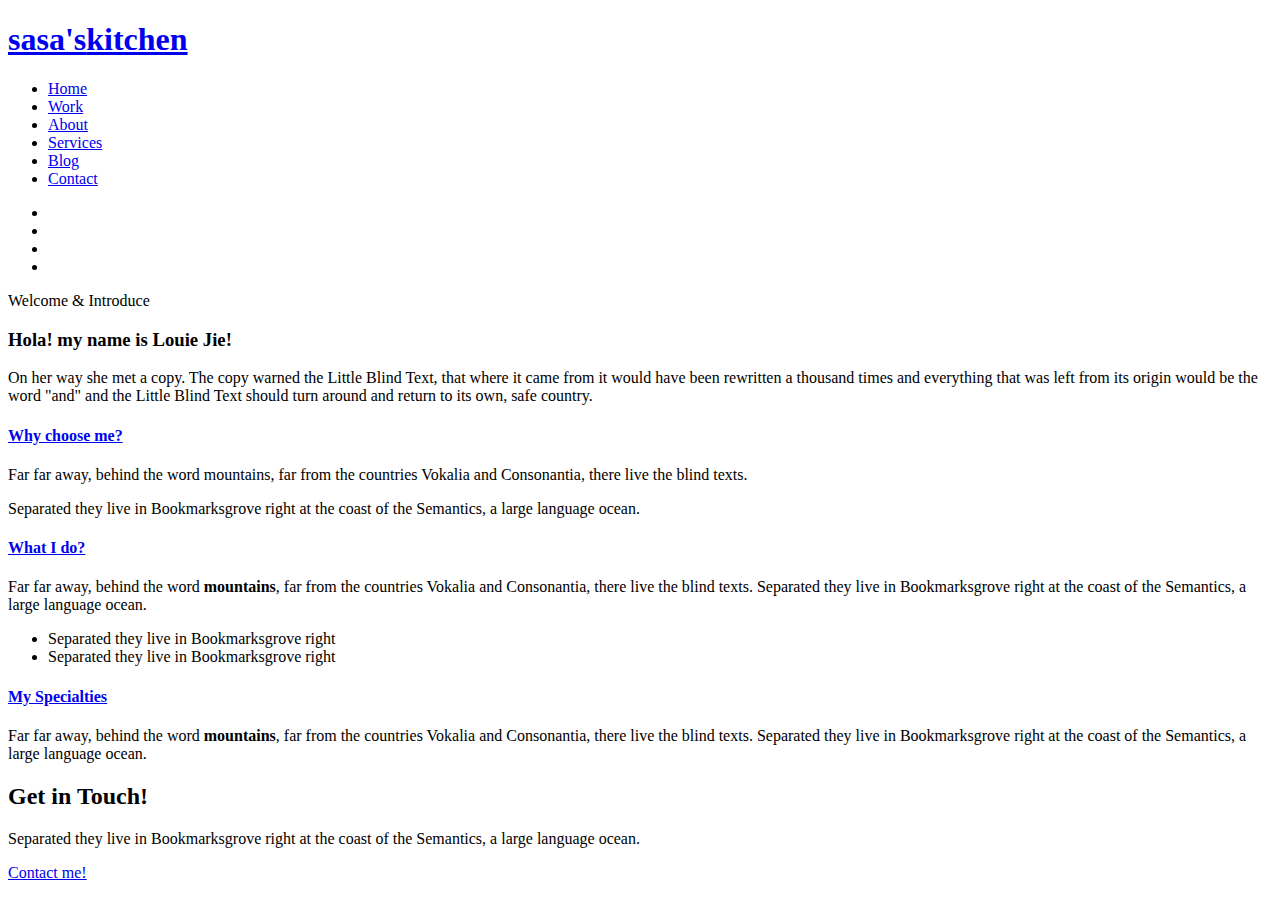
==== about.html @ 9ccc8bf9 "test" ====
<!DOCTYPE HTML>
<html>
	<head>
	<meta charset="utf-8">
	<meta http-equiv="X-UA-Compatible" content="IE=edge">
	<title>Work Template</title>
	<meta name="viewport" content="width=device-width, initial-scale=1">
	<meta name="description" content="" />
	<meta name="keywords" content="" />
	<meta name="author" content="" />

  <!-- Facebook and Twitter integration -->
	<meta property="og:title" content=""/>
	<meta property="og:image" content=""/>
	<meta property="og:url" content=""/>
	<meta property="og:site_name" content=""/>
	<meta property="og:description" content=""/>
	<meta name="twitter:title" content="" />
	<meta name="twitter:image" content="" />
	<meta name="twitter:url" content="" />
	<meta name="twitter:card" content="" />

	<!-- Place favicon.ico and apple-touch-icon.png in the root directory -->
	<link rel="shortcut icon" href="favicon.ico">

	<link href="https://fonts.googleapis.com/css?family=Quicksand:300,400,500,700" rel="stylesheet">
	
	<!-- Animate.css -->
	<link rel="stylesheet" href="css/animate.css">
	<!-- Icomoon Icon Fonts-->
	<link rel="stylesheet" href="css/icomoon.css">
	<!-- Bootstrap  -->
	<link rel="stylesheet" href="css/bootstrap.css">
	<!-- Flexslider  -->
	<link rel="stylesheet" href="css/flexslider.css">
	<!-- Theme style  -->
	<link rel="stylesheet" href="css/style.css">

	<!-- Modernizr JS -->
	<script src="js/modernizr-2.6.2.min.js"></script>
	<!-- FOR IE9 below -->
	<!--[if lt IE 9]>
	<script src="js/respond.min.js"></script>
	<![endif]-->

	</head>
	<body>
	<div id="colorlib-page">
		<a href="#" class="js-colorlib-nav-toggle colorlib-nav-toggle"><i></i></a>
		<aside id="colorlib-aside" role="complementary" class="border js-fullheight">
			<h1 id="colorlib-logo"><a href="index.html"><span>sasa's</span><span>kitchen</span></a></h1>
			<nav id="colorlib-main-menu" role="navigation">
				<ul>
					<li><a href="index.html">Home</a></li>
					<li><a href="work.html">Work</a></li>
					<li class="colorlib-active"><a href="about.html">About</a></li>
					<li><a href="services.html">Services</a></li>
					<li><a href="blog.html">Blog</a></li>
					<li><a href="contact.html">Contact</a></li>
				</ul>
			</nav>

			<div class="colorlib-footer">
				<ul>
					<li><a href="#"><i class="icon-facebook2"></i></a></li>
					<li><a href="#"><i class="icon-twitter2"></i></a></li>
					<li><a href="#"><i class="icon-instagram"></i></a></li>
					<li><a href="#"><i class="icon-linkedin2"></i></a></li>
				</ul>
			</div>

		</aside>

		<div id="colorlib-main">
			<div class="colorlib-about">
				<div class="container-fluid">
					<div class="row">
						<div class="col-md-6">
							<div class="about-img animate-box" data-animate-effect="fadeInLeft" style="background-image: url(images/img_bg_2.jpg);">
								<div class="about-img-2 animate-box" data-animate-effect="fadeInRight" style="background-image: url(images/img_bg_3.jpg);"></div>
							</div>
						</div>
						<div class="col-md-6 animate-box" data-animate-effect="fadeInLeft">
							<div class="about-desc">
								<span class="heading-meta">Welcome &amp; Introduce</span>
								<h3>Hola! my name is Louie Jie!</h3>
								<p>On her way she met a copy. The copy warned the Little Blind Text, that where it came from it would have been rewritten a thousand times and everything that was left from its origin would be the word "and" and the Little Blind Text should turn around and return to its own, safe country.</p>
							</div>
							<div class="fancy-collapse-panel">
								<div class="panel-group" id="accordion" role="tablist" aria-multiselectable="true">
									<div class="panel panel-default">
									    <div class="panel-heading" role="tab" id="headingOne">
									        <h4 class="panel-title">
									            <a data-toggle="collapse" data-parent="#accordion" href="#collapseOne" aria-expanded="true" aria-controls="collapseOne">Why choose me?
									            </a>
									        </h4>
									    </div>
									    <div id="collapseOne" class="panel-collapse collapse in" role="tabpanel" aria-labelledby="headingOne">
									         <div class="panel-body">
									            <div class="row">
										      		<div class="col-md-6">
										      			<p>Far far away, behind the word mountains, far from the countries Vokalia and Consonantia, there live the blind texts. </p>
										      		</div>
										      		<div class="col-md-6">
										      			<p>Separated they live in Bookmarksgrove right at the coast of the Semantics, a large language ocean.</p>
										      		</div>
										      	</div>
									         </div>
									    </div>
									</div>
									<div class="panel panel-default">
									    <div class="panel-heading" role="tab" id="headingTwo">
									        <h4 class="panel-title">
									            <a class="collapsed" data-toggle="collapse" data-parent="#accordion" href="#collapseTwo" aria-expanded="false" aria-controls="collapseTwo">What I do?
									            </a>
									        </h4>
									    </div>
									    <div id="collapseTwo" class="panel-collapse collapse" role="tabpanel" aria-labelledby="headingTwo">
									        <div class="panel-body">
									            <p>Far far away, behind the word <strong>mountains</strong>, far from the countries Vokalia and Consonantia, there live the blind texts. Separated they live in Bookmarksgrove right at the coast of the Semantics, a large language ocean.</p>
													<ul>
														<li>Separated they live in Bookmarksgrove right</li>
														<li>Separated they live in Bookmarksgrove right</li>
													</ul>
									        </div>
									    </div>
									</div>
									<div class="panel panel-default">
									    <div class="panel-heading" role="tab" id="headingThree">
									        <h4 class="panel-title">
									            <a class="collapsed" data-toggle="collapse" data-parent="#accordion" href="#collapseThree" aria-expanded="false" aria-controls="collapseThree">My Specialties
									            </a>
									        </h4>
									    </div>
									    <div id="collapseThree" class="panel-collapse collapse" role="tabpanel" aria-labelledby="headingThree">
									        <div class="panel-body">
									            <p>Far far away, behind the word <strong>mountains</strong>, far from the countries Vokalia and Consonantia, there live the blind texts. Separated they live in Bookmarksgrove right at the coast of the Semantics, a large language ocean.</p>	
									        </div>
									    </div>
									</div>
								</div>
							</div>
						</div>
					</div>
				</div>
			</div>

			

			<div id="get-in-touch" class="colorlib-bg-color">
				<div class="colorlib-narrow-content">
					<div class="row">
						<div class="col-md-6 animate-box" data-animate-effect="fadeInLeft">
							<h2>Get in Touch!</h2>
						</div>
					</div>
					<div class="row">
						<div class="col-md-6 col-md-offset-3 col-md-pull-3 animate-box" data-animate-effect="fadeInLeft">
							<p class="colorlib-lead">Separated they live in Bookmarksgrove right at the coast of the Semantics, a large language ocean.</p>
							<p><a href="#" class="btn btn-primary btn-learn">Contact me!</a></p>
						</div>
						
					</div>
				</div>
			</div>
		</div>
	</div>

	<!-- jQuery -->
	<script src="js/jquery.min.js"></script>
	<!-- jQuery Easing -->
	<script src="js/jquery.easing.1.3.js"></script>
	<!-- Bootstrap -->
	<script src="js/bootstrap.min.js"></script>
	<!-- Waypoints -->
	<script src="js/jquery.waypoints.min.js"></script>
	<!-- Flexslider -->
	<script src="js/jquery.flexslider-min.js"></script>
	<!-- Sticky Kit -->
	<script src="js/sticky-kit.min.js"></script>
	
	
	<!-- MAIN JS -->
	<script src="js/main.js"></script>

	</body>
</html>
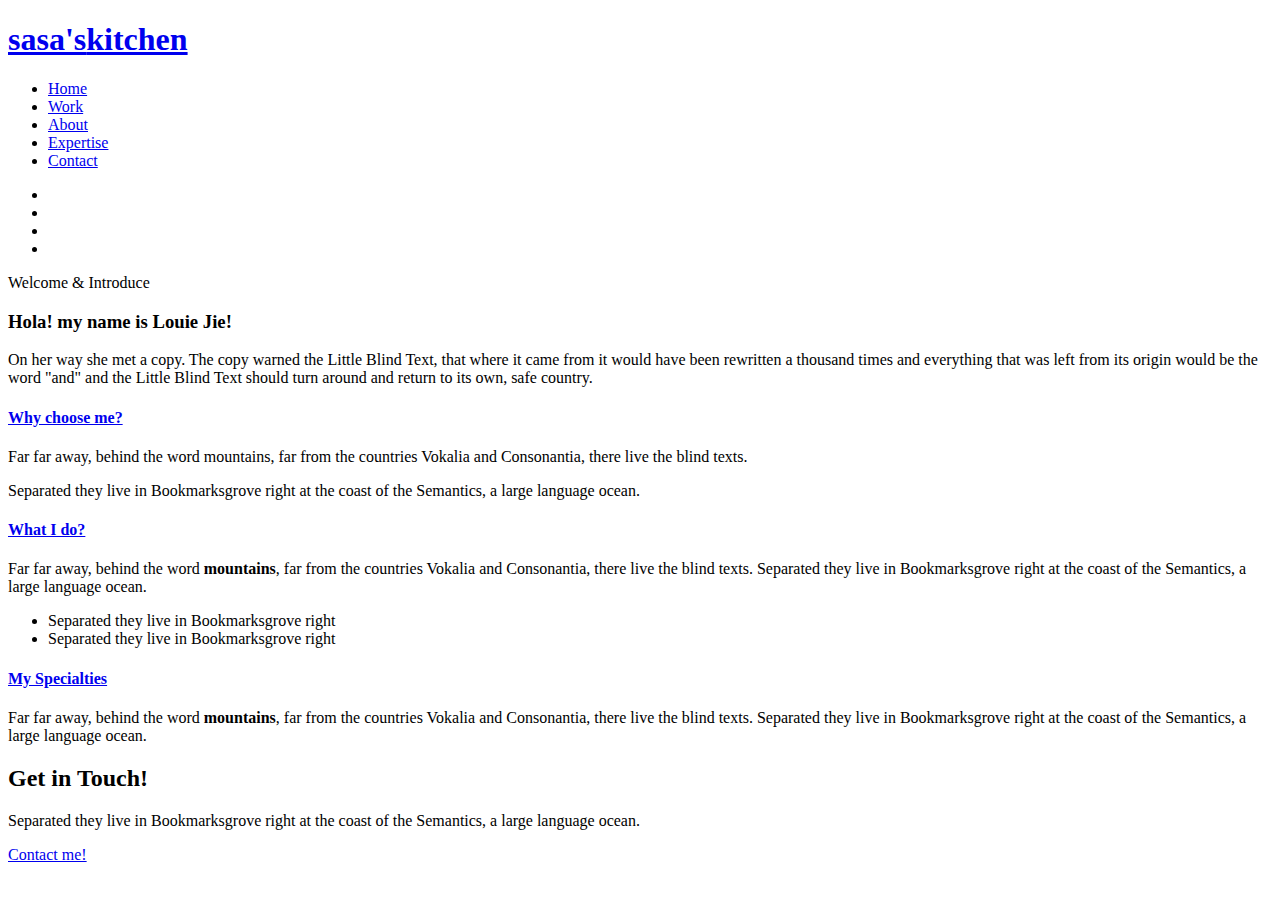
==== commit 6fc582ce: "test" ====
--- a/about.html
+++ b/about.html
@@ -54,8 +54,8 @@
 					<li><a href="index.html">Home</a></li>
 					<li><a href="work.html">Work</a></li>
 					<li class="colorlib-active"><a href="about.html">About</a></li>
-					<li><a href="services.html">Services</a></li>
-					<li><a href="blog.html">Blog</a></li>
+					<li><a href="expertise.html">Expertise</a></li>
+					<!--<li><a href="blog.html">Blog</a></li>-->
 					<li><a href="contact.html">Contact</a></li>
 				</ul>
 			</nav>
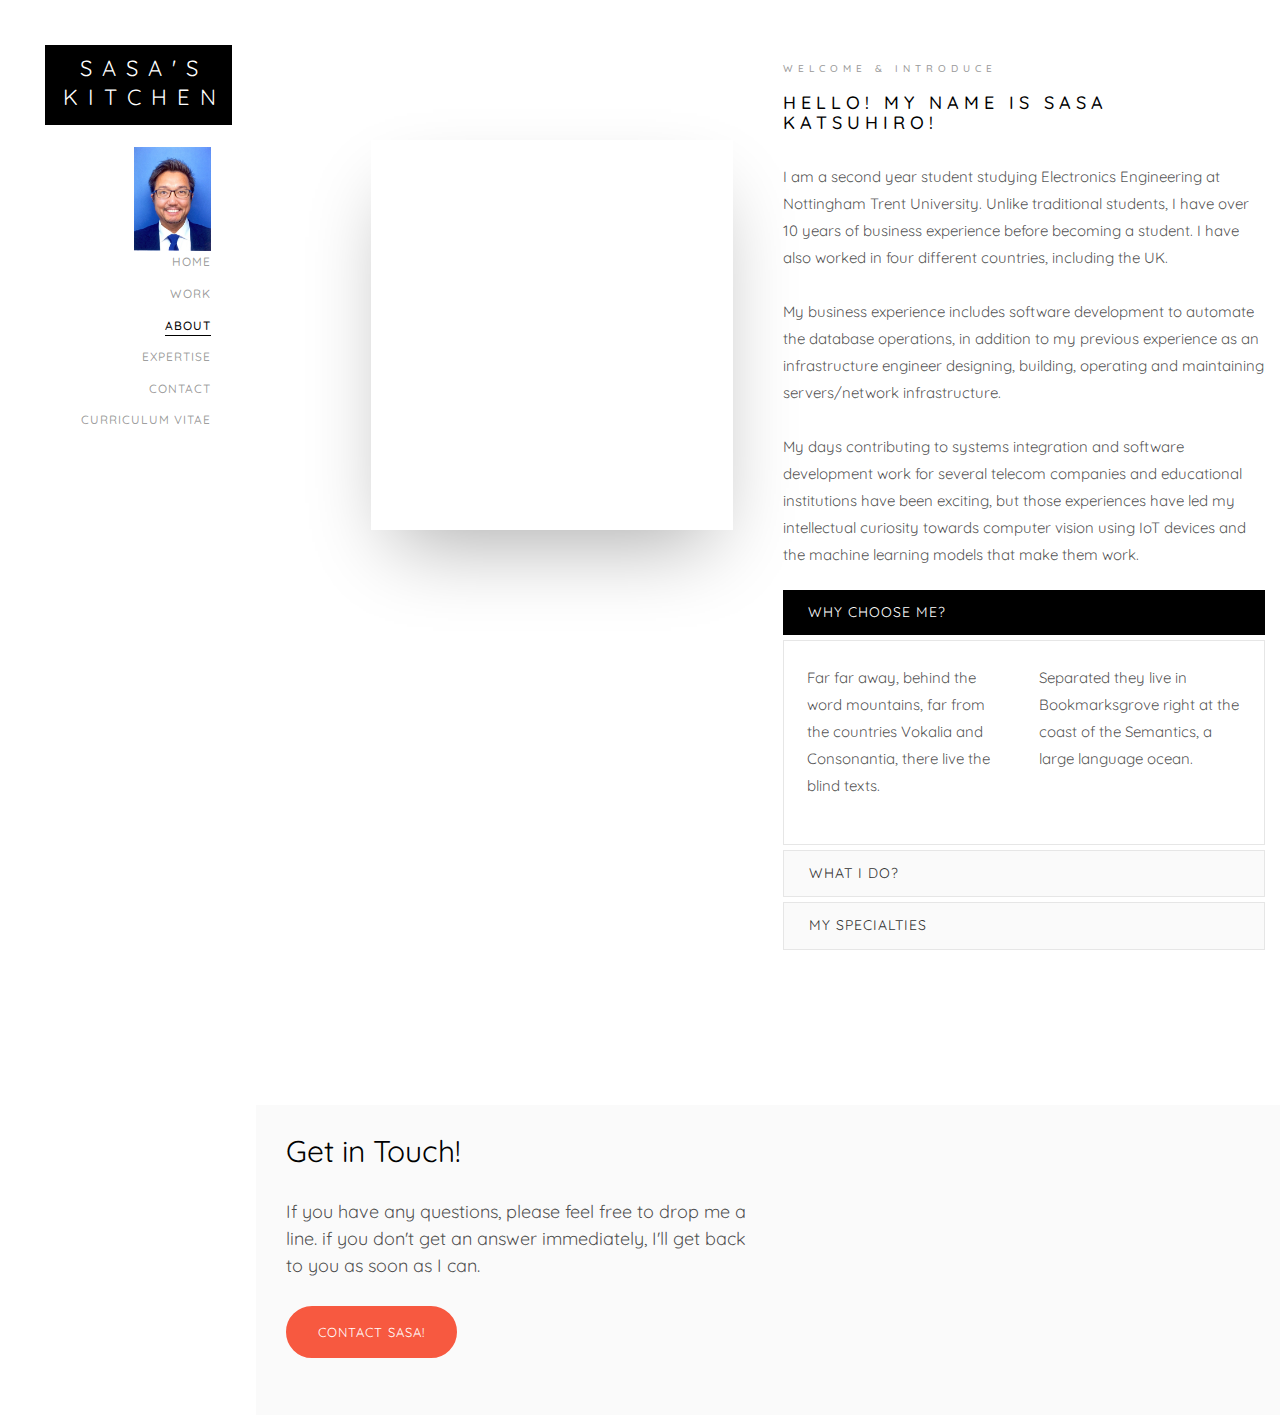
==== commit b634ece2: "test" ====
--- a/about.html
+++ b/about.html
@@ -3,7 +3,7 @@
 	<head>
 	<meta charset="utf-8">
 	<meta http-equiv="X-UA-Compatible" content="IE=edge">
-	<title>Work Template</title>
+	<title>About | Sasa's Kitchen</title>
 	<meta name="viewport" content="width=device-width, initial-scale=1">
 	<meta name="description" content="" />
 	<meta name="keywords" content="" />
@@ -21,7 +21,7 @@
 	<meta name="twitter:card" content="" />
 
 	<!-- Place favicon.ico and apple-touch-icon.png in the root directory -->
-	<link rel="shortcut icon" href="favicon.ico">
+	<link rel="shortcut icon" href="favicon.ico?">
 
 	<link href="https://fonts.googleapis.com/css?family=Quicksand:300,400,500,700" rel="stylesheet">
 	
@@ -51,21 +51,23 @@
 			<h1 id="colorlib-logo"><a href="index.html"><span>sasa's</span><span>kitchen</span></a></h1>
 			<nav id="colorlib-main-menu" role="navigation">
 				<ul>
+					<a href="about.html"><img src="Sasa-Katsuhiro.jpg" width="77" height="104"></a>
 					<li><a href="index.html">Home</a></li>
 					<li><a href="work.html">Work</a></li>
 					<li class="colorlib-active"><a href="about.html">About</a></li>
 					<li><a href="expertise.html">Expertise</a></li>
 					<!--<li><a href="blog.html">Blog</a></li>-->
 					<li><a href="contact.html">Contact</a></li>
+					<li><a href="data/Katsuhiro_Sasagaki (Aug2020).pdf" target="_blank">Curriculum Vitae</a></li>
 				</ul>
 			</nav>
 
 			<div class="colorlib-footer">
 				<ul>
-					<li><a href="#"><i class="icon-facebook2"></i></a></li>
-					<li><a href="#"><i class="icon-twitter2"></i></a></li>
-					<li><a href="#"><i class="icon-instagram"></i></a></li>
-					<li><a href="#"><i class="icon-linkedin2"></i></a></li>
+					<li><a href="https://www.facebook.com/katsuhiro.sasagaki"><i class="icon-facebook2"></i></a></li>
+					<li><a href="https://twitter.com/ColoradoanPony"><i class="icon-twitter2"></i></a></li>
+					<li><a href="https://www.instagram.com/sasagackiee/"><i class="icon-instagram"></i></a></li>
+					<li><a href="https://www.linkedin.com/in/sasa-co/"><i class="icon-linkedin2"></i></a></li>
 				</ul>
 			</div>
 
@@ -76,15 +78,24 @@
 				<div class="container-fluid">
 					<div class="row">
 						<div class="col-md-6">
-							<div class="about-img animate-box" data-animate-effect="fadeInLeft" style="background-image: url(images/img_bg_2.jpg);">
-								<div class="about-img-2 animate-box" data-animate-effect="fadeInRight" style="background-image: url(images/img_bg_3.jpg);"></div>
+							<div class="about-img animate-box" data-animate-effect="fadeInLeft" style="background-image: url(images/about_img_2.jpg);">
+								<div class="about-img-2 animate-box" data-animate-effect="fadeInRight" style="background-image: url(images/about_img_3.jpg);"></div>
 							</div>
 						</div>
 						<div class="col-md-6 animate-box" data-animate-effect="fadeInLeft">
 							<div class="about-desc">
 								<span class="heading-meta">Welcome &amp; Introduce</span>
-								<h3>Hola! my name is Louie Jie!</h3>
-								<p>On her way she met a copy. The copy warned the Little Blind Text, that where it came from it would have been rewritten a thousand times and everything that was left from its origin would be the word "and" and the Little Blind Text should turn around and return to its own, safe country.</p>
+								<h3>Hello! My name is Sasa Katsuhiro!</h3>
+								<p>I am a second year student studying Electronics Engineering at Nottingham Trent University. Unlike traditional students, 
+								   I have over 10 years of business experience before becoming a student. I have also worked in four different countries, including the UK.<br><br>
+
+									My business experience includes software development to automate the database operations, 
+									in addition to my previous experience as an infrastructure engineer designing, building, 
+									operating and maintaining servers/network infrastructure.<br><br>
+									
+									My days contributing to systems integration and software development work for several telecom companies and educational institutions have been exciting, 
+									but those experiences have led my intellectual curiosity towards computer vision using IoT devices and the machine learning models that make them work. 
+									</p>
 							</div>
 							<div class="fancy-collapse-panel">
 								<div class="panel-group" id="accordion" role="tablist" aria-multiselectable="true">
@@ -156,8 +167,9 @@
 					</div>
 					<div class="row">
 						<div class="col-md-6 col-md-offset-3 col-md-pull-3 animate-box" data-animate-effect="fadeInLeft">
-							<p class="colorlib-lead">Separated they live in Bookmarksgrove right at the coast of the Semantics, a large language ocean.</p>
-							<p><a href="#" class="btn btn-primary btn-learn">Contact me!</a></p>
+							<p class="colorlib-lead">If you have any questions, please feel free to drop me a line.
+								if you don't get an answer immediately, I'll get back to you as soon as I can.</p>
+							<p><a href="https://sasagackie.github.io/contact.html" class="btn btn-primary btn-learn">Contact Sasa!</a></p>
 						</div>
 						
 					</div>
--- a/css/style.css
+++ b/css/style.css
@@ -0,0 +1,1109 @@
+@font-face {
+  font-family: 'icomoon';
+  src: url("../fonts/icomoon/icomoon.eot?srf3rx");
+  src: url("../fonts/icomoon/icomoon.eot?srf3rx#iefix") format("embedded-opentype"), url("../fonts/icomoon/icomoon.ttf?srf3rx") format("truetype"), url("../fonts/icomoon/icomoon.woff?srf3rx") format("woff"), url("../fonts/icomoon/icomoon.svg?srf3rx#icomoon") format("svg");
+  font-weight: normal;
+  font-style: normal; }
+
+/* =======================================================
+*
+* 	Template Style 
+*	Edit this section
+*
+* ======================================================= */
+body {
+  font-family: "Quicksand", Arial, sans-serif;
+  font-weight: 400;
+  font-size: 15px;
+  line-height: 1.8;
+  color: rgba(0, 0, 0, 0.7); }
+  @media screen and (max-width: 992px) {
+    body {
+      font-size: 16px; } }
+
+a {
+  color: #F75940;
+  -webkit-transition: 0.5s;
+  -o-transition: 0.5s;
+  transition: 0.5s; }
+  a:hover, a:active, a:focus {
+    color: #F75940;
+    outline: none;
+    text-decoration: none !important; }
+
+p {
+  margin-bottom: 1.5em; }
+
+h1, h2, h3, h4, h5, h6 {
+  color: #000;
+  font-family: "Quicksand", Arial, sans-serif;
+  font-weight: 400;
+  margin: 0 0 30px 0; }
+
+figure {
+  margin-bottom: 2.5em;
+  float: left;
+  width: 100%; }
+  figure figcaption {
+    font-size: 16px;
+    width: 80%;
+    margin: 20px auto 0px auto;
+    color: #b3b3b3;
+    font-style: italic;
+    font-family: "Quicksand", Arial, sans-serif; }
+    @media screen and (max-width: 480px) {
+      figure figcaption {
+        width: 100%; } }
+
+::-webkit-selection {
+  color: #fff;
+  background: #F75940; }
+
+::-moz-selection {
+  color: #fff;
+  background: #F75940; }
+
+::selection {
+  color: #fff;
+  background: #F75940; }
+
+#colorlib-page {
+  width: 100%;
+  overflow: hidden;
+  position: relative; }
+
+#colorlib-aside {
+  padding-top: 3em;
+  padding-bottom: 40px;
+  padding-left: 3em;
+  padding-right: 3em;
+  width: 20%;
+  position: fixed;
+  bottom: 0;
+  top: 0;
+  left: 0;
+  overflow-y: scroll;
+  z-index: 1001;
+  background: #fff;
+  -webkit-transition: 0.5s;
+  -o-transition: 0.5s;
+  transition: 0.5s; }
+  @media screen and (max-width: 1200px) {
+    #colorlib-aside {
+      width: 30%; } }
+  @media screen and (max-width: 768px) {
+    #colorlib-aside {
+      width: 270px;
+      -moz-transform: translateX(-270px);
+      -webkit-transform: translateX(-270px);
+      -ms-transform: translateX(-270px);
+      -o-transform: translateX(-270px);
+      transform: translateX(-270px);
+      padding-top: 4em; } }
+  #colorlib-aside #colorlib-logo {
+    text-align: right;
+    font-weight: 400;
+    font-size: 22px;
+    text-transform: uppercase;
+    margin-bottom: 1em;
+    display: block;
+    width: 100%; }
+    @media screen and (max-width: 768px) {
+      #colorlib-aside #colorlib-logo {
+        margin-bottom: 1em; } }
+    #colorlib-aside #colorlib-logo a {
+      display: inline-block;
+      text-align: center;
+      background: #000;
+      padding: .5em .8em;
+      color: #fff;
+      letter-spacing: 10px;
+      padding-right: .3em; }
+      #colorlib-aside #colorlib-logo a span {
+        display: block;
+        margin-bottom: 5px;
+        text-align: center; }
+  #colorlib-aside #colorlib-main-menu ul {
+    text-align: right;
+    margin: 0;
+    padding: 0; }
+    @media screen and (max-width: 768px) {
+      #colorlib-aside #colorlib-main-menu ul {
+        margin: 0 0 2em 0; } }
+    #colorlib-aside #colorlib-main-menu ul li {
+      margin: 0 0 10px 0;
+      padding: 0;
+      list-style: none;
+      font-size: 12px;
+      font-weight: 500;
+      text-transform: uppercase;
+      letter-spacing: 1px; }
+      #colorlib-aside #colorlib-main-menu ul li a {
+        color: rgba(0, 0, 0, 0.4);
+        text-decoration: none;
+        position: relative;
+        padding: 10px 0;
+        font-family: "Quicksand", Arial, sans-serif;
+        -webkit-transition: 0.3s;
+        -o-transition: 0.3s;
+        transition: 0.3s; }
+        #colorlib-aside #colorlib-main-menu ul li a:after {
+          content: "";
+          position: absolute;
+          height: 1px;
+          bottom: 7px;
+          left: 0;
+          right: 0;
+          background-color: #000;
+          visibility: hidden;
+          -webkit-transform: scaleX(0);
+          -moz-transform: scaleX(0);
+          -ms-transform: scaleX(0);
+          -o-transform: scaleX(0);
+          transform: scaleX(0);
+          -webkit-transition: all 0.3s cubic-bezier(0.175, 0.885, 0.32, 1.275);
+          -moz-transition: all 0.3s cubic-bezier(0.175, 0.885, 0.32, 1.275);
+          -ms-transition: all 0.3s cubic-bezier(0.175, 0.885, 0.32, 1.275);
+          -o-transition: all 0.3s cubic-bezier(0.175, 0.885, 0.32, 1.275);
+          transition: all 0.3s cubic-bezier(0.175, 0.885, 0.32, 1.275); }
+        #colorlib-aside #colorlib-main-menu ul li a:hover {
+          text-decoration: none;
+          color: black; }
+          #colorlib-aside #colorlib-main-menu ul li a:hover:after {
+            visibility: visible;
+            -webkit-transform: scaleX(1);
+            -moz-transform: scaleX(1);
+            -ms-transform: scaleX(1);
+            -o-transform: scaleX(1);
+            transform: scaleX(1); }
+      #colorlib-aside #colorlib-main-menu ul li.colorlib-active a {
+        color: #000; }
+        #colorlib-aside #colorlib-main-menu ul li.colorlib-active a:after {
+          visibility: visible;
+          -webkit-transform: scaleX(1);
+          -moz-transform: scaleX(1);
+          -ms-transform: scaleX(1);
+          -o-transform: scaleX(1);
+          transform: scaleX(1); }
+  #colorlib-aside .colorlib-footer {
+    position: absolute;
+    bottom: 40px;
+    right: 1.5em;
+    left: 1.5em;
+    font-size: 15px;
+    text-align: right;
+    font-weight: 400;
+    color: rgba(0, 0, 0, 0.6);
+    padding: 0 20px; }
+    @media screen and (max-width: 768px) {
+      #colorlib-aside .colorlib-footer {
+        position: relative;
+        bottom: 0; } }
+    #colorlib-aside .colorlib-footer span {
+      display: block; }
+    #colorlib-aside .colorlib-footer ul {
+      padding: 0;
+      margin: 0; }
+      #colorlib-aside .colorlib-footer ul li {
+        padding: 0;
+        margin: 0;
+        display: inline;
+        list-style: none; }
+        #colorlib-aside .colorlib-footer ul li a {
+          color: rgba(0, 0, 0, 0.7);
+          padding: 4px; }
+          #colorlib-aside .colorlib-footer ul li a:hover, #colorlib-aside .colorlib-footer ul li a:active, #colorlib-aside .colorlib-footer ul li a:focus {
+            text-decoration: none;
+            outline: none;
+            color: #F75940; }
+
+#colorlib-main {
+  width: 80%;
+  float: right;
+  -webkit-transition: 0.5s;
+  -o-transition: 0.5s;
+  transition: 0.5s; }
+  @media screen and (max-width: 1200px) {
+    #colorlib-main {
+      width: 70%; } }
+  @media screen and (max-width: 768px) {
+    #colorlib-main {
+      width: 100%; } }
+
+#colorlib-hero {
+  min-height: 500px;
+  background: #fff url(../images/loader.gif) no-repeat center center;
+  width: 100%;
+  float: left;
+  margin-bottom: 10em;
+  clear: both; }
+  #colorlib-hero .btn {
+    font-size: 24px; }
+    #colorlib-hero .btn.btn-primary {
+      padding: 14px 30px !important; }
+  #colorlib-hero .flexslider {
+    border: none;
+    z-index: 1;
+    margin-bottom: 0; }
+    #colorlib-hero .flexslider .slides {
+      position: relative;
+      overflow: hidden; }
+      #colorlib-hero .flexslider .slides li {
+        background-repeat: no-repeat;
+        background-size: cover;
+        background-position: bottom center;
+        min-height: 400px;
+        position: relative; }
+    #colorlib-hero .flexslider .flex-control-nav {
+      bottom: 20px;
+      z-index: 1000;
+      right: 20px;
+      float: right;
+      width: auto; }
+      #colorlib-hero .flexslider .flex-control-nav li {
+        display: block;
+        margin-bottom: 10px; }
+        #colorlib-hero .flexslider .flex-control-nav li a {
+          background: rgba(255, 255, 255, 0.2);
+          -webkit-box-shadow: none;
+          box-shadow: none;
+          width: 12px;
+          height: 12px;
+          cursor: pointer; }
+          #colorlib-hero .flexslider .flex-control-nav li a.flex-active {
+            cursor: pointer;
+            background: transparent;
+            border: 2px solid #F75940; }
+    #colorlib-hero .flexslider .flex-direction-nav {
+      display: none; }
+    #colorlib-hero .flexslider .slider-text {
+      display: table;
+      opacity: 0;
+      min-height: 500px;
+      z-index: 9; }
+      #colorlib-hero .flexslider .slider-text > .slider-text-inner {
+        display: table-cell;
+        vertical-align: middle;
+        min-height: 700px;
+        padding: 2em;
+        position: relative; }
+        #colorlib-hero .flexslider .slider-text > .slider-text-inner .desc {
+          position: absolute;
+          bottom: 15px;
+          left: 0;
+          padding: 30px;
+          background: #fff; }
+        @media screen and (max-width: 768px) {
+          #colorlib-hero .flexslider .slider-text > .slider-text-inner {
+            text-align: center; } }
+        #colorlib-hero .flexslider .slider-text > .slider-text-inner h1, #colorlib-hero .flexslider .slider-text > .slider-text-inner h2 {
+          margin: 0;
+          padding: 0;
+          color: black;
+          font-family: "Quicksand", Arial, sans-serif; }
+        #colorlib-hero .flexslider .slider-text > .slider-text-inner h1 {
+          margin-bottom: 20px;
+          font-size: 44px;
+          line-height: 1.3;
+          font-weight: 300; }
+          @media screen and (max-width: 768px) {
+            #colorlib-hero .flexslider .slider-text > .slider-text-inner h1 {
+              font-size: 28px; } }
+        #colorlib-hero .flexslider .slider-text > .slider-text-inner h2 {
+          font-size: 18px;
+          line-height: 1.5;
+          margin-bottom: 30px;
+          font-weight: 300;
+          font-family: "Quicksand", Arial, sans-serif; }
+          #colorlib-hero .flexslider .slider-text > .slider-text-inner h2 a {
+            color: rgba(247, 89, 64, 0.8);
+            border-bottom: 1px solid rgba(247, 89, 64, 0.7); }
+        #colorlib-hero .flexslider .slider-text > .slider-text-inner .heading-section {
+          font-size: 50px; }
+          @media screen and (max-width: 768px) {
+            #colorlib-hero .flexslider .slider-text > .slider-text-inner .heading-section {
+              font-size: 30px; } }
+        #colorlib-hero .flexslider .slider-text > .slider-text-inner s
+.colorlib-lead {
+          font-size: 20px;
+          color: #fff; }
+        #colorlib-hero .flexslider .slider-text > .slider-text-inner p {
+          margin-bottom: 0; }
+        #colorlib-hero .flexslider .slider-text > .slider-text-inner .btn {
+          font-size: 12px;
+          text-transform: uppercase;
+          letter-spacing: 2px;
+          color: #000;
+          padding: 10px 15px !important;
+          border: none;
+          font-weight: 400; }
+          #colorlib-hero .flexslider .slider-text > .slider-text-inner .btn.btn-learn {
+            background: transparent;
+            color: #000;
+            border: 1px solid #000; }
+            #colorlib-hero .flexslider .slider-text > .slider-text-inner .btn.btn-learn:hover {
+              background: transparent !important;
+              border: 1px solid #000 !important; }
+          @media screen and (max-width: 768px) {
+            #colorlib-hero .flexslider .slider-text > .slider-text-inner .btn {
+              width: 100%; } }
+
+body.offcanvas {
+  overflow-x: hidden; }
+  body.offcanvas #colorlib-aside {
+    -moz-transform: translateX(0);
+    -webkit-transform: translateX(0);
+    -ms-transform: translateX(0);
+    -o-transform: translateX(0);
+    transform: translateX(0);
+    width: 270px;
+    background: #fff;
+    z-index: 999;
+    position: fixed; }
+  body.offcanvas #colorlib-main, body.offcanvas .colorlib-nav-toggle {
+    top: 0;
+    -moz-transform: translateX(270px);
+    -webkit-transform: translateX(270px);
+    -ms-transform: translateX(270px);
+    -o-transform: translateX(270px);
+    transform: translateX(270px); }
+
+.colorlib-blog,
+.colorlib-work,
+.colorlib-about,
+.colorlib-services,
+.colorlib-contact {
+  padding-top: 4em;
+  padding-bottom: 9em;
+  clear: both;
+  width: 100%;
+  display: block; }
+  @media screen and (max-width: 768px) {
+    .colorlib-blog,
+    .colorlib-work,
+    .colorlib-about,
+    .colorlib-services,
+    .colorlib-contact {
+      padding-top: 5em;
+      padding-bottom: 8em; } }
+
+.about-img,
+.about-img-2 {
+  background-size: cover;
+  background-position: center center;
+  background-repeat: no-repeat;
+  position: relative; }
+
+.colorlib-heading {
+  font-size: 18px;
+  margin-bottom: 4em;
+  font-weight: 500;
+  text-transform: uppercase;
+  letter-spacing: 5px;
+  line-height: 1.8; }
+  .colorlib-heading span {
+    display: block; }
+  @media screen and (max-width: 768px) {
+    .colorlib-heading {
+      margin-bottom: 1em; } }
+
+.heading-meta {
+  margin-bottom: 15px;
+  display: block;
+  font-size: 10px;
+  text-transform: uppercase;
+  color: #999999;
+  font-weight: 500;
+  letter-spacing: 5px; }
+
+.about-img {
+  width: 75%;
+  height: 550px; }
+  .about-img .about-img-2 {
+    width: 100% !important;
+    height: 390px;
+    position: absolute;
+    top: 80px;
+    right: -100px;
+    width: 80%;
+    -webkit-box-shadow: 0px 35px 78px -23px rgba(0, 0, 0, 0.33);
+    -moz-box-shadow: 0px 35px 78px -23px rgba(0, 0, 0, 0.33);
+    box-shadow: 0px 35px 78px -23px rgba(0, 0, 0, 0.33); }
+
+.about-desc h3 {
+  font-size: 18px;
+  text-transform: uppercase;
+  letter-spacing: 5px;
+  font-weight: 500; }
+
+.fancy-collapse-panel .panel-default > .panel-heading {
+  padding: 0; }
+
+.panel-heading a {
+  padding: 15px 25px;
+  display: block;
+  width: 100%;
+  font-weight: 400;
+  font-size: 14px;
+  letter-spacing: 1px;
+  text-transform: uppercase;
+  background-color: #000;
+  color: #fff;
+  position: relative;
+  -webkit-box-shadow: none !important;
+  -moz-box-shadow: none !important;
+  -ms-box-shadow: none !important;
+  -o-box-shadow: none !important;
+  box-shadow: none !important; }
+
+.panel {
+  -webkit-box-shadow: none !important;
+  -moz-box-shadow: none !important;
+  -ms-box-shadow: none !important;
+  -o-box-shadow: none !important;
+  box-shadow: none !important;
+  border: none; }
+
+.panel-heading a:after {
+  font-family: "icomoon";
+  content: "\ea0e";
+  position: absolute;
+  right: 20px;
+  font-size: 20px;
+  font-weight: 400;
+  top: 50%;
+  line-height: 1;
+  margin-top: -10px; }
+
+.panel-heading a.collapsed:after {
+  content: "\ea1c"; }
+
+.panel-heading a.collapsed {
+  background: #fafafa;
+  border: 1px solid #e6e6e6 !important;
+  color: #333333; }
+
+.panel-body {
+  padding: 1.5em;
+  margin-top: 5px;
+  border: 1px solid #e6e6e6 !important; }
+
+.blog-entry {
+  width: 100%;
+  float: left;
+  background: #fff;
+  margin-bottom: 3em; }
+  @media screen and (max-width: 768px) {
+    .blog-entry {
+      margin-bottom: 3em; } }
+  .blog-entry .blog-img {
+    width: 100%;
+    float: left;
+    overflow: hidden;
+    position: relative;
+    z-index: 1;
+    margin-bottom: 25px; }
+    .blog-entry .blog-img img {
+      position: relative;
+      max-width: 100%;
+      -webkit-transform: scale(1);
+      -moz-transform: scale(1);
+      -ms-transform: scale(1);
+      -o-transform: scale(1);
+      transform: scale(1);
+      -webkit-transition: 0.3s;
+      -o-transition: 0.3s;
+      transition: 0.3s; }
+  .blog-entry .desc h3 {
+    font-size: 16px;
+    margin-bottom: 25px;
+    line-height: auto;
+    font-weight: 500;
+    text-transform: uppercase;
+    letter-spacing: 1px; }
+    .blog-entry .desc h3 a {
+      color: #000;
+      text-decoration: none; }
+  .blog-entry .desc span {
+    display: block;
+    margin-bottom: 20px;
+    font-size: 14px;
+    color: rgba(0, 0, 0, 0.5) !important; }
+    .blog-entry .desc span small i {
+      color: #999999; }
+  .blog-entry .desc .lead {
+    font-size: 12px;
+    text-transform: uppercase;
+    letter-spacing: 2px;
+    color: #000; }
+  .blog-entry:hover .blog-img img {
+    -webkit-transform: scale(1.1);
+    -moz-transform: scale(1.1);
+    -ms-transform: scale(1.1);
+    -o-transform: scale(1.1);
+    transform: scale(1.1); }
+
+.overlap {
+  margin-top: 5em;
+  background: #fff;
+  padding: 30px; }
+  @media screen and (max-width: 768px) {
+    .overlap {
+      margin-top: 2em; } }
+
+.project {
+  background-size: cover;
+  background-position: center center;
+  background-repeat: no-repeat;
+  position: relative;
+  height: 450px;
+  width: 100%;
+  display: block;
+  margin-bottom: 30px; }
+  .project .desc {
+    position: absolute;
+    top: 0;
+    bottom: 0;
+    left: 0;
+    width: 100%;
+    right: 0;
+    background: rgba(0, 0, 0, 0.9);
+    opacity: 0;
+    -webkit-transition: 0.3s;
+    -o-transition: 0.3s;
+    transition: 0.3s; }
+    .project .desc .con {
+      padding: 20px;
+      display: block;
+      position: relative;
+      height: 450px; }
+      .project .desc .con .icon {
+        position: absolute;
+        bottom: 20px;
+        left: 20px;
+        right: 20px; }
+        .project .desc .con .icon span {
+          display: inline;
+          padding-right: 5px; }
+          .project .desc .con .icon span a {
+            color: #cccccc;
+            padding: 5px;
+            background: #333333;
+            -webkit-border-radius: 4px;
+            -moz-border-radius: 4px;
+            -ms-border-radius: 4px;
+            border-radius: 4px; }
+        .project .desc .con .icon i {
+          font-size: 16px;
+          color: #cccccc; }
+    .project .desc h3 {
+      font-size: 16px;
+      font-weight: 500;
+      text-transform: uppercase;
+      letter-spacing: 1px;
+      -webkit-transition: -webkit-transform 0.3s, opacity 0.3s;
+      -webkit-transition: opacity 0.3s, -webkit-transform 0.3s;
+      transition: opacity 0.3s, -webkit-transform 0.3s;
+      -o-transition: transform 0.3s, opacity 0.3s;
+      transition: transform 0.3s, opacity 0.3s;
+      transition: transform 0.3s, opacity 0.3s, -webkit-transform 0.3s;
+      -webkit-transform: translate3d(0, -15px, 0);
+      transform: translate3d(0, -15px, 0);
+      margin-bottom: 15px; }
+      .project .desc h3 a {
+        color: #fff; }
+    .project .desc span {
+      display: block;
+      color: #999999;
+      font-size: 13px;
+      -webkit-transition: -webkit-transform 0.3s, opacity 0.3s;
+      -webkit-transition: opacity 0.3s, -webkit-transform 0.3s;
+      transition: opacity 0.3s, -webkit-transform 0.3s;
+      -o-transition: transform 0.3s, opacity 0.3s;
+      transition: transform 0.3s, opacity 0.3s;
+      transition: transform 0.3s, opacity 0.3s, -webkit-transform 0.3s;
+      -webkit-transform: translate3d(0, 15px, 0);
+      transform: translate3d(0, 15px, 0); }
+      .project .desc span a {
+        color: #000; }
+    @media screen and (max-width: 768px) {
+      .project .desc {
+        opacity: 1;
+        background: rgba(255, 255, 255, 0.5); }
+        .project .desc h3 {
+          font-style: 28px;
+          -webkit-transform: translate3d(0, 0, 0);
+          transform: translate3d(0, 0, 0);
+          color: #000; }
+        .project .desc span {
+          -webkit-transform: translate3d(0, 0, 0);
+          transform: translate3d(0, 0, 0); } }
+  .project:hover .desc {
+    opacity: 1; }
+    .project:hover .desc h3 {
+      -webkit-transform: translate3d(0, 0, 0);
+      transform: translate3d(0, 0, 0); }
+    .project:hover .desc span {
+      -webkit-transform: translate3d(0, 0, 0);
+      transform: translate3d(0, 0, 0); }
+
+.project-desc h2 {
+  font-size: 16px;
+  font-weight: 500;
+  text-transform: uppercase;
+  letter-spacing: 1px;
+  margin-bottom: 15px; }
+
+.project-desc span {
+  display: block;
+  color: #666666;
+  font-size: 13px;
+  margin-bottom: 15px; }
+  .project-desc span a {
+    color: #666666; }
+
+.project-desc .icon span {
+  display: inline;
+  padding-right: 5px; }
+
+.project-desc .btn-download {
+  font-size: 13px;
+  text-transform: uppercase;
+  font-weight: 400;
+  text-decoration: underline; }
+
+.colorlib-lead {
+  font-size: 18px;
+  line-height: 1.5; }
+
+#get-in-touch {
+  padding: 2em; }
+  #get-in-touch .btn-learn {
+    padding: 15px 30px !important;
+    font-size: 13px;
+    -webkit-border-radius: 30px;
+    -moz-border-radius: 30px;
+    -ms-border-radius: 30px;
+    border-radius: 30px; }
+
+.colorlib-social {
+  padding: 0;
+  margin: 0;
+  text-align: center; }
+  .colorlib-social li {
+    padding: 0;
+    margin: 0;
+    list-style: none;
+    display: -moz-inline-stack;
+    display: inline-block;
+    zoom: 1;
+    *display: inline; }
+    .colorlib-social li a {
+      font-size: 22px;
+      color: #000;
+      padding: 10px;
+      display: -moz-inline-stack;
+      display: inline-block;
+      zoom: 1;
+      *display: inline;
+      -webkit-border-radius: 7px;
+      -moz-border-radius: 7px;
+      -ms-border-radius: 7px;
+      border-radius: 7px; }
+      @media screen and (max-width: 768px) {
+        .colorlib-social li a {
+          padding: 10px 8px; } }
+      .colorlib-social li a:hover {
+        color: #F75940; }
+      .colorlib-social li a:hover, .colorlib-social li a:active, .colorlib-social li a:focus {
+        outline: none;
+        text-decoration: none;
+        color: #F75940; }
+
+#map {
+  width: 100%;
+  height: 700px; }
+  @media screen and (max-width: 768px) {
+    #map {
+      height: 200px; } }
+
+.colorlib-more-contact {
+  background: #fafafa;
+  border: 1px solid red; }
+
+.colorlib-feature {
+  text-align: left;
+  width: 100%;
+  float: left;
+  margin-bottom: 40px;
+  position: relative; }
+  .colorlib-feature .colorlib-icon {
+    position: absolute;
+    top: 0;
+    left: 0;
+    width: 100px;
+    height: 100px;
+    display: table;
+    text-align: center;
+    background: rgba(0, 0, 0, 0.03);
+    -webkit-border-radius: 2px;
+    -moz-border-radius: 2px;
+    -ms-border-radius: 2px;
+    border-radius: 2px; }
+    .colorlib-feature .colorlib-icon i {
+      display: table-cell;
+      vertical-align: middle;
+      color: #F75940;
+      font-size: 40px;
+      height: 100px; }
+      @media screen and (max-width: 1200px) {
+        .colorlib-feature .colorlib-icon i {
+          font-size: 40px; } }
+  .colorlib-feature .colorlib-text {
+    padding-left: 120px;
+    width: 100%; }
+    .colorlib-feature .colorlib-text h2, .colorlib-feature .colorlib-text h3 {
+      margin: 0;
+      padding: 0; }
+    .colorlib-feature .colorlib-text h3 {
+      font-weight: 500;
+      margin-bottom: 20px;
+      color: rgba(0, 0, 0, 0.7);
+      font-size: 14px;
+      letter-spacing: 3px;
+      text-transform: uppercase; }
+  .colorlib-feature.colorlib-feature-sm .colorlib-text {
+    margin-top: 30px; }
+  .colorlib-feature.colorlib-feature-sm .colorlib-icon i {
+    color: #F75940;
+    font-size: 40px; }
+    @media screen and (max-width: 1200px) {
+      .colorlib-feature.colorlib-feature-sm .colorlib-icon i {
+        font-size: 28px; } }
+
+.colorlib-feature-lg .colorlib-text h2, .colorlib-feature-lg .colorlib-text h3 {
+  margin: 0;
+  padding: 0; }
+
+.colorlib-feature-lg .colorlib-text h3 {
+  font-weight: 500;
+  margin-bottom: 20px;
+  color: rgba(0, 0, 0, 0.8);
+  font-size: 14px;
+  letter-spacing: .2em;
+  text-transform: uppercase; }
+
+.colorlib-bg-color {
+  background: #fafafa;
+  position: relative; }
+
+.pagination {
+  padding: 0; }
+  .pagination li {
+    margin: 2px; }
+    .pagination li a {
+      color: #000;
+      background: transparent;
+      color: #000;
+      margin: 2px;
+      -webkit-border-radius: 0;
+      -moz-border-radius: 0;
+      -ms-border-radius: 0;
+      border-radius: 0; }
+      .pagination li a:first-child {
+        -webkit-border-radius: 2px;
+        -moz-border-radius: 2px;
+        -ms-border-radius: 2px;
+        border-radius: 2px; }
+      .pagination li a:hover, .pagination li a:focus {
+        background: #F75940;
+        color: #fff;
+        border: 1px solid #F75940; }
+      @media screen and (max-width: 768px) {
+        .pagination li a {
+          padding: 7px 15px; } }
+    .pagination li.active a {
+      background: #F75940;
+      border: 1px solid #F75940 !important; }
+      .pagination li.active a:hover, .pagination li.active a:focus {
+        background: #F75940;
+        color: #fff;
+        border: 1px solid #F75940 !important; }
+
+.btn {
+  margin-right: 4px;
+  margin-bottom: 4px;
+  font-family: "Quicksand", Arial, sans-serif;
+  font-size: 12px;
+  font-weight: 400;
+  text-transform: uppercase;
+  letter-spacing: 1px;
+  -webkit-border-radius: 2px;
+  -moz-border-radius: 2px;
+  -ms-border-radius: 2px;
+  border-radius: 2px;
+  -webkit-transition: 0.5s;
+  -o-transition: 0.5s;
+  transition: 0.5s;
+  padding: 8px 15px !important; }
+  .btn.btn-sm {
+    padding: 4px 15px !important; }
+  .btn.btn-md {
+    padding: 8px 20px !important; }
+  .btn.btn-lg {
+    padding: 18px 36px !important; }
+  .btn:hover, .btn:active, .btn:focus {
+    -webkit-box-shadow: none !important;
+    box-shadow: none !important;
+    outline: none !important; }
+
+.btn-primary {
+  background: #F75940;
+  color: #fff;
+  border: 2px solid #F75940; }
+  .btn-primary:hover, .btn-primary:focus, .btn-primary:active {
+    background: #f86e58 !important;
+    border-color: #f86e58 !important; }
+  .btn-primary.btn-outline {
+    background: transparent;
+    color: #F75940;
+    border: 2px solid #F75940; }
+    .btn-primary.btn-outline:hover, .btn-primary.btn-outline:focus, .btn-primary.btn-outline:active {
+      background: #F75940;
+      color: #fff; }
+
+.btn-success {
+  background: #5cb85c;
+  color: #fff;
+  border: 2px solid #5cb85c; }
+  .btn-success:hover, .btn-success:focus, .btn-success:active {
+    background: #4cae4c !important;
+    border-color: #4cae4c !important; }
+  .btn-success.btn-outline {
+    background: transparent;
+    color: #5cb85c;
+    border: 2px solid #5cb85c; }
+    .btn-success.btn-outline:hover, .btn-success.btn-outline:focus, .btn-success.btn-outline:active {
+      background: #5cb85c;
+      color: #fff; }
+
+.btn-info {
+  background: #5bc0de;
+  color: #fff;
+  border: 2px solid #5bc0de; }
+  .btn-info:hover, .btn-info:focus, .btn-info:active {
+    background: #46b8da !important;
+    border-color: #46b8da !important; }
+  .btn-info.btn-outline {
+    background: transparent;
+    color: #5bc0de;
+    border: 2px solid #5bc0de; }
+    .btn-info.btn-outline:hover, .btn-info.btn-outline:focus, .btn-info.btn-outline:active {
+      background: #5bc0de;
+      color: #fff; }
+
+.btn-warning {
+  background: #f0ad4e;
+  color: #fff;
+  border: 2px solid #f0ad4e; }
+  .btn-warning:hover, .btn-warning:focus, .btn-warning:active {
+    background: #eea236 !important;
+    border-color: #eea236 !important; }
+  .btn-warning.btn-outline {
+    background: transparent;
+    color: #f0ad4e;
+    border: 2px solid #f0ad4e; }
+    .btn-warning.btn-outline:hover, .btn-warning.btn-outline:focus, .btn-warning.btn-outline:active {
+      background: #f0ad4e;
+      color: #fff; }
+
+.btn-danger {
+  background: #d9534f;
+  color: #fff;
+  border: 2px solid #d9534f; }
+  .btn-danger:hover, .btn-danger:focus, .btn-danger:active {
+    background: #d43f3a !important;
+    border-color: #d43f3a !important; }
+  .btn-danger.btn-outline {
+    background: transparent;
+    color: #d9534f;
+    border: 2px solid #d9534f; }
+    .btn-danger.btn-outline:hover, .btn-danger.btn-outline:focus, .btn-danger.btn-outline:active {
+      background: #d9534f;
+      color: #fff; }
+
+.btn-outline {
+  background: none;
+  border: 2px solid gray;
+  font-size: 16px;
+  -webkit-transition: 0.3s;
+  -o-transition: 0.3s;
+  transition: 0.3s; }
+  .btn-outline:hover, .btn-outline:focus, .btn-outline:active {
+    -webkit-box-shadow: none;
+    box-shadow: none; }
+
+.form-control {
+  -webkit-appearance: none;
+  -moz-appearance: none;
+  appearance: none;
+  -webkit-box-shadow: none;
+  box-shadow: none;
+  background: transparent;
+  border: 1px solid rgba(0, 0, 0, 0.1);
+  height: 54px;
+  font-size: 16px;
+  font-weight: 400;
+  -webkit-border-radius: 0;
+  -moz-border-radius: 0;
+  -ms-border-radius: 0;
+  border-radius: 0; }
+  .form-control:active, .form-control:focus {
+    outline: none;
+    -webkit-box-shadow: none;
+    box-shadow: none;
+    border-color: #F75940; }
+
+#message {
+  height: 130px; }
+
+.colorlib-nav-toggle {
+  cursor: pointer;
+  text-decoration: none; }
+  .colorlib-nav-toggle.active i::before, .colorlib-nav-toggle.active i::after {
+    background: #000; }
+  .colorlib-nav-toggle.dark.active i::before, .colorlib-nav-toggle.dark.active i::after {
+    background: #000; }
+  .colorlib-nav-toggle:hover, .colorlib-nav-toggle:focus, .colorlib-nav-toggle:active {
+    outline: none;
+    border-bottom: none !important; }
+  .colorlib-nav-toggle i {
+    position: relative;
+    display: -moz-inline-stack;
+    display: inline-block;
+    zoom: 1;
+    *display: inline;
+    width: 30px;
+    height: 2px;
+    color: #000;
+    font: bold 14px/.4 Helvetica;
+    text-transform: uppercase;
+    text-indent: -55px;
+    background: #000;
+    -webkit-transition: all .2s ease-out;
+    -o-transition: all .2s ease-out;
+    transition: all .2s ease-out; }
+    .colorlib-nav-toggle i::before, .colorlib-nav-toggle i::after {
+      content: '';
+      width: 30px;
+      height: 2px;
+      background: #000;
+      position: absolute;
+      left: 0;
+      -webkit-transition: 0.2s;
+      -o-transition: 0.2s;
+      transition: 0.2s; }
+  .colorlib-nav-toggle.dark i {
+    position: relative;
+    color: #000;
+    background: #000;
+    -webkit-transition: all .2s ease-out;
+    -o-transition: all .2s ease-out;
+    transition: all .2s ease-out; }
+    .colorlib-nav-toggle.dark i::before, .colorlib-nav-toggle.dark i::after {
+      background: #000;
+      -webkit-transition: 0.2s;
+      -o-transition: 0.2s;
+      transition: 0.2s; }
+
+.colorlib-nav-toggle i::before {
+  top: -7px; }
+
+.colorlib-nav-toggle i::after {
+  bottom: -7px; }
+
+.colorlib-nav-toggle:hover i::before {
+  top: -10px; }
+
+.colorlib-nav-toggle:hover i::after {
+  bottom: -10px; }
+
+.colorlib-nav-toggle.active i {
+  background: transparent; }
+
+.colorlib-nav-toggle.active i::before {
+  top: 0;
+  -webkit-transform: rotateZ(45deg);
+  -moz-transform: rotateZ(45deg);
+  -ms-transform: rotateZ(45deg);
+  -o-transform: rotateZ(45deg);
+  transform: rotateZ(45deg); }
+
+.colorlib-nav-toggle.active i::after {
+  bottom: 0;
+  -webkit-transform: rotateZ(-45deg);
+  -moz-transform: rotateZ(-45deg);
+  -ms-transform: rotateZ(-45deg);
+  -o-transform: rotateZ(-45deg);
+  transform: rotateZ(-45deg); }
+
+.colorlib-nav-toggle {
+  position: fixed;
+  left: -4px;
+  top: 0px;
+  z-index: 9999;
+  cursor: pointer;
+  opacity: 1;
+  visibility: hidden;
+  padding: 20px;
+  -webkit-transition: 0.5s;
+  -o-transition: 0.5s;
+  transition: 0.5s; }
+  @media screen and (max-width: 768px) {
+    .colorlib-nav-toggle {
+      opacity: 1;
+      visibility: visible; } }
+
+@media screen and (max-width: 480px) {
+  .col-xxs-12 {
+    float: none;
+    width: 100%; } }
+
+.row-bottom-padded-lg {
+  padding-bottom: 7em; }
+  @media screen and (max-width: 768px) {
+    .row-bottom-padded-lg {
+      padding-bottom: 1em; } }
+
+.row-bottom-padded-md {
+  padding-bottom: 4em; }
+  @media screen and (max-width: 768px) {
+    .row-bottom-padded-md {
+      padding-bottom: 1em; } }
+
+.row-bottom-padded-sm {
+  padding-bottom: 1em; }
+  @media screen and (max-width: 768px) {
+    .row-bottom-padded-sm {
+      padding-bottom: 1em; } }
+
+.col-padding {
+  padding: 10px !important; }
+
+.js .animate-box {
+  opacity: 0; }
+
+#sticky_item {
+  overflow: hidden;
+  -webkit-transition: 0.3s;
+  -o-transition: 0.3s;
+  transition: 0.3s; }
+  #sticky_item.is_stuck {
+    margin-top: 10px; }
+
+@media screen and (max-width: 992px) {
+  .sticky-parent {
+    clear: both;
+    height: inherit !important;
+    float: left;
+    padding-top: 30px; } }
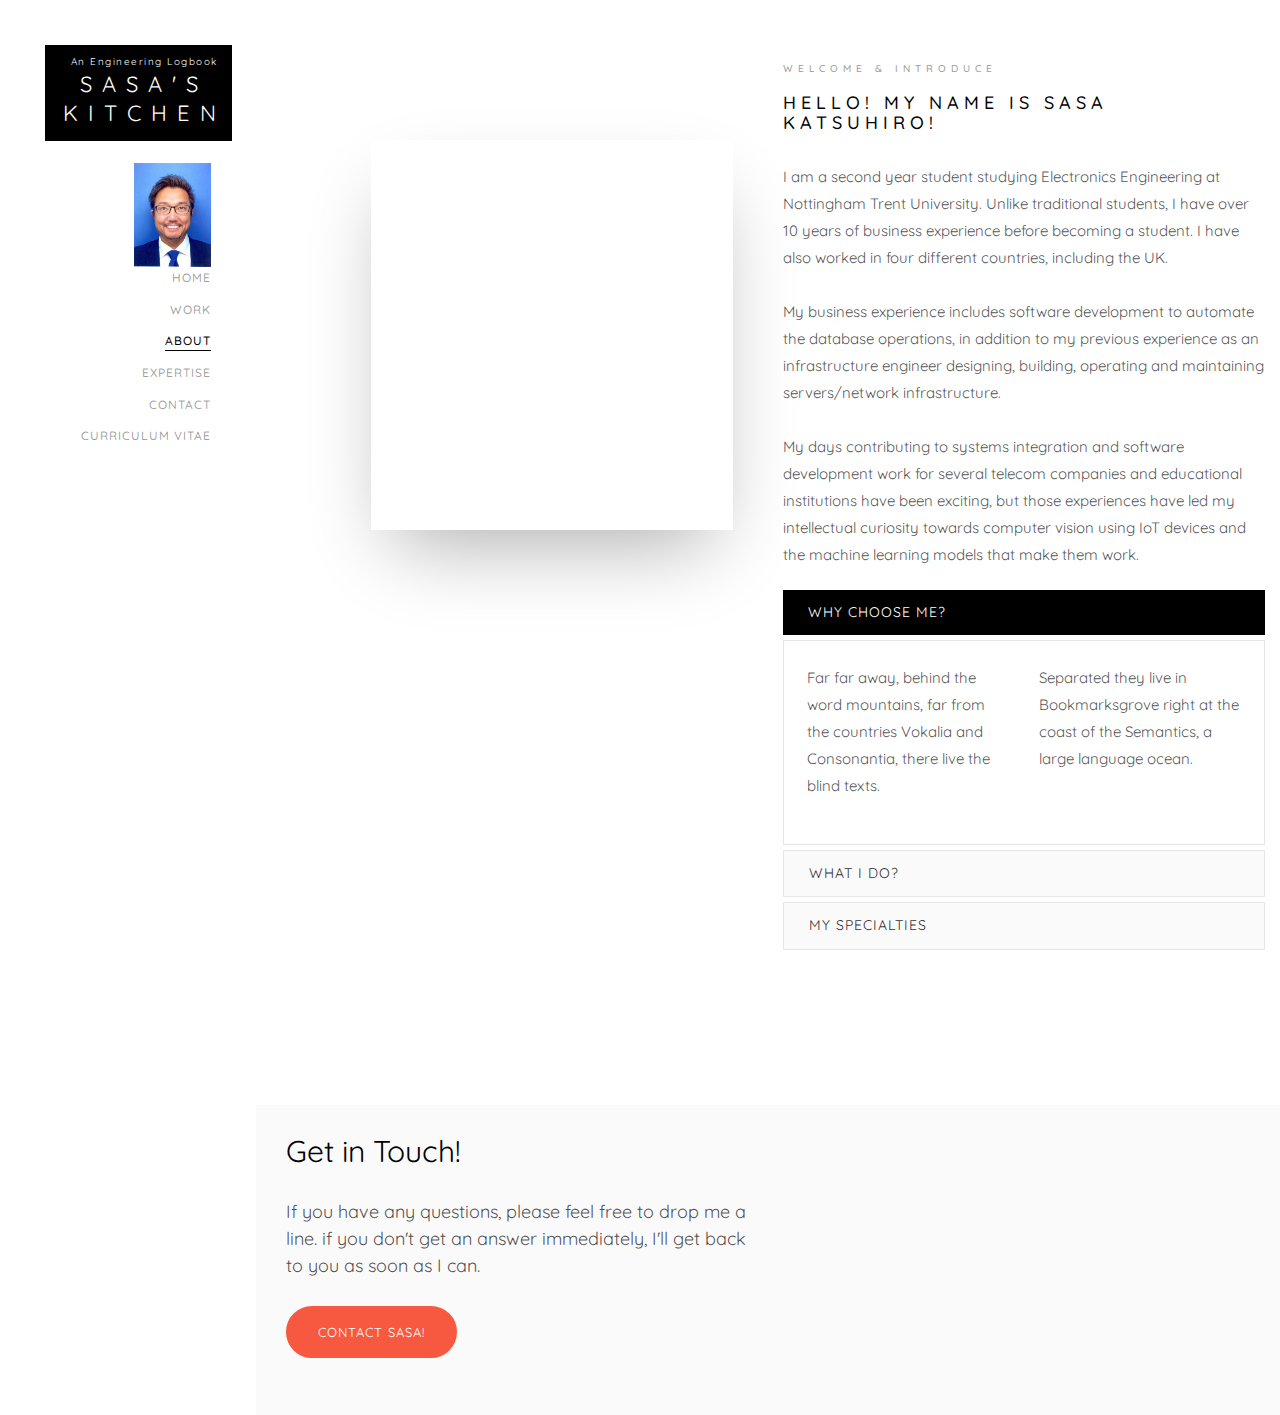
==== commit 448b9318: "test" ====
--- a/about.html
+++ b/about.html
@@ -48,7 +48,7 @@
 	<div id="colorlib-page">
 		<a href="#" class="js-colorlib-nav-toggle colorlib-nav-toggle"><i></i></a>
 		<aside id="colorlib-aside" role="complementary" class="border js-fullheight">
-			<h1 id="colorlib-logo"><a href="index.html"><span>sasa's</span><span>kitchen</span></a></h1>
+			<h1 id="colorlib-logo"><a href="index.html"><span style="font-size:45%;letter-spacing: 1.5px;text-transform:capitalize;">An Engineering Logbook</span><span>Sasa's</span><span>Kitchen</span></a></h1>
 			<nav id="colorlib-main-menu" role="navigation">
 				<ul>
 					<a href="about.html"><img src="Sasa-Katsuhiro.jpg" width="77" height="104"></a>
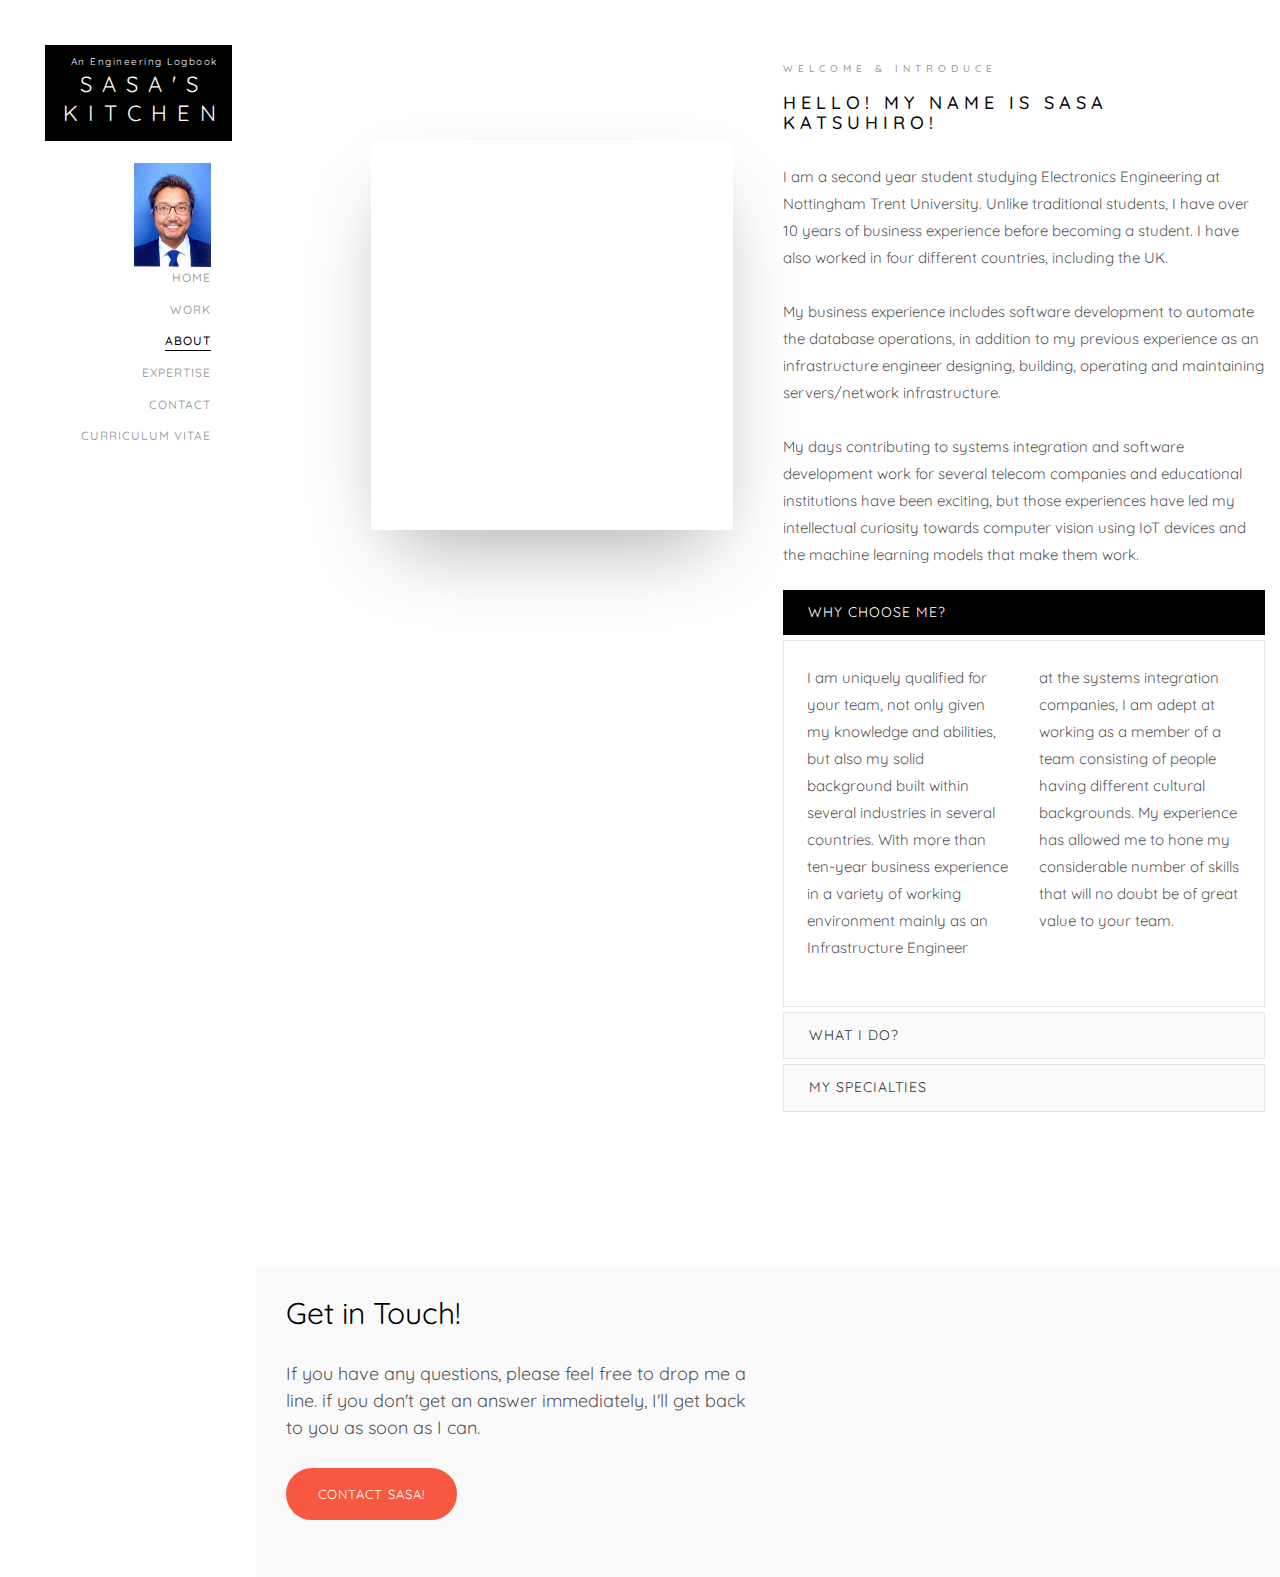
==== commit 4577c3a8: "test" ====
--- a/about.html
+++ b/about.html
@@ -58,7 +58,7 @@
 					<li><a href="expertise.html">Expertise</a></li>
 					<!--<li><a href="blog.html">Blog</a></li>-->
 					<li><a href="contact.html">Contact</a></li>
-					<li><a href="data/Katsuhiro_Sasagaki (Aug2020).pdf" target="_blank">Curriculum Vitae</a></li>
+					<li><a href="data/Sasa_Katsuhiro_(Aug2020).pdf" target="_blank">Curriculum Vitae</a></li>
 				</ul>
 			</nav>
 
@@ -110,10 +110,14 @@
 									         <div class="panel-body">
 									            <div class="row">
 										      		<div class="col-md-6">
-										      			<p>Far far away, behind the word mountains, far from the countries Vokalia and Consonantia, there live the blind texts. </p>
+										      			<p>I am uniquely qualified for your team, not only given my knowledge and abilities, 
+															  but also my solid background built within several industries in several countries. 
+															  With more than ten-year business experience in a variety of working environment mainly as 
+															  an Infrastructure Engineer </p>
 										      		</div>
 										      		<div class="col-md-6">
-										      			<p>Separated they live in Bookmarksgrove right at the coast of the Semantics, a large language ocean.</p>
+										      			<p>  at the systems integration companies, I am adept at working as a member of a team consisting of people having different cultural backgrounds. 
+															  My experience has allowed me to hone my considerable number of skills that will no doubt be of great value to your team.</p>
 										      		</div>
 										      	</div>
 									         </div>
@@ -128,10 +132,14 @@
 									    </div>
 									    <div id="collapseTwo" class="panel-collapse collapse" role="tabpanel" aria-labelledby="headingTwo">
 									        <div class="panel-body">
-									            <p>Far far away, behind the word <strong>mountains</strong>, far from the countries Vokalia and Consonantia, there live the blind texts. Separated they live in Bookmarksgrove right at the coast of the Semantics, a large language ocean.</p>
+									            <p>My expertise can be classified into <strong>6 categories</strong>:</p>
 													<ul>
-														<li>Separated they live in Bookmarksgrove right</li>
-														<li>Separated they live in Bookmarksgrove right</li>
+														<li>Coding Skill</li>
+														<li>Circuit Design</li>
+														<li>Object Detection w/ M.L.</li>
+														<li>Network Design</li>
+														<li>3D Modeling</li>
+														<li>Servers Configurations</li>
 													</ul>
 									        </div>
 									    </div>
@@ -145,7 +153,9 @@
 									    </div>
 									    <div id="collapseThree" class="panel-collapse collapse" role="tabpanel" aria-labelledby="headingThree">
 									        <div class="panel-body">
-									            <p>Far far away, behind the word <strong>mountains</strong>, far from the countries Vokalia and Consonantia, there live the blind texts. Separated they live in Bookmarksgrove right at the coast of the Semantics, a large language ocean.</p>	
+												<p>I am now majoring the <strong>Electronic Engineering</strong> for my Bachelor’s 
+													and will be taking the speciality in <strong>the A.I. driven computer vision</strong> 
+													and <strong>the sensor control for the satellite navigations</strong> for my Master’s and PhD degrees.</p>	
 									        </div>
 									    </div>
 									</div>
